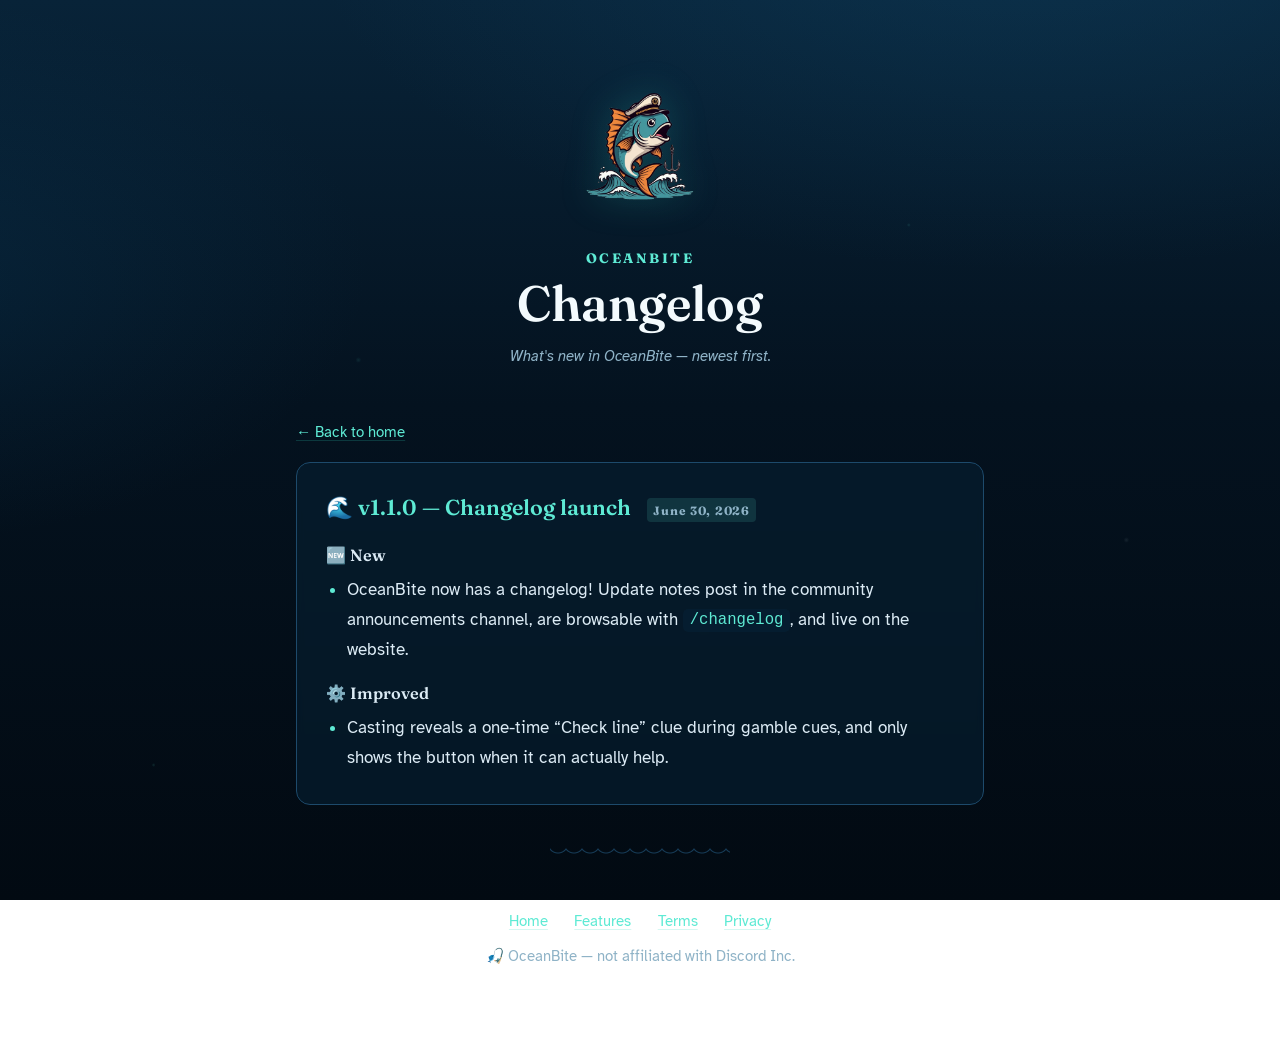
==== changelog.html @ 03faa293 "docs(site): add changelog page and link it from nav, homepage & sitemap Mirror the new user-visible " ====
<!DOCTYPE html>
<html lang="en">
<head>
  <meta charset="UTF-8">
  <meta name="viewport" content="width=device-width, initial-scale=1.0">
  <title>Changelog — OceanBite</title>
  <meta name="description" content="What's new in OceanBite, the free Discord fishing game — every update, feature, balance change, and fix.">
  <link rel="canonical" href="https://oceanbite.app/changelog.html">
  <link rel="icon" type="image/png" href="logo.png">
  <!-- Open Graph -->
  <meta property="og:type" content="website">
  <meta property="og:title" content="Changelog — OceanBite">
  <meta property="og:description" content="What's new in OceanBite — every update, feature, balance change, and fix.">
  <meta property="og:url" content="https://oceanbite.app/changelog.html">
  <meta property="og:image" content="https://oceanbite.app/logo.png">
  <meta property="og:site_name" content="OceanBite">
  <!-- Twitter Card -->
  <meta name="twitter:card" content="summary">
  <meta name="twitter:title" content="Changelog — OceanBite">
  <meta name="twitter:description" content="What's new in OceanBite — every update, feature, balance change, and fix.">
  <meta name="twitter:image" content="https://oceanbite.app/logo.png">
  <link rel="preconnect" href="https://fonts.googleapis.com">
  <link rel="preconnect" href="https://fonts.gstatic.com" crossorigin>
  <link href="https://fonts.googleapis.com/css2?family=Fraunces:opsz,wght@9..144,400;9..144,600;9..144,700&family=Atkinson+Hyperlegible:ital,wght@0,400;0,700;1,400&display=swap" rel="stylesheet">
  <link rel="stylesheet" href="site.css">
  <style>
    .cmd { font-family: ui-monospace, 'Cascadia Code', 'Fira Code', monospace; font-size: 0.92em; background: #0d335033; padding: 0.15em 0.45em; border-radius: 5px; color: var(--foam); }
    .tag { display: inline-block; font-size: 0.75rem; font-weight: 700; letter-spacing: 0.06em; padding: 0.15em 0.55em; border-radius: 4px; vertical-align: middle; margin-left: 0.4rem; }
    .tag-date { background: #5eead422; color: var(--ink-dim); }
    .kind-group { margin: 0.9rem 0 0; }
    .kind-group h3 { font-family: 'Fraunces', Georgia, serif; font-weight: 600; font-size: 1.02rem; color: var(--ink); margin: 0 0 0.2rem; }
    .kind-group ul { margin: 0.2rem 0 0; }
    .back-link { display: inline-block; margin-bottom: 1rem; font-size: 0.95rem; }
    main section:nth-of-type(6) { animation-delay: 0.30s; }
    main section:nth-of-type(7) { animation-delay: 0.36s; }
    main section:nth-of-type(8) { animation-delay: 0.42s; }
    main section:nth-of-type(9) { animation-delay: 0.48s; }
  </style>
</head>
<body>
  <div class="wrap">
    <header class="masthead">
      <img class="crest" src="logo.png" alt="OceanBite">
      <p class="brand">OceanBite</p>
      <h1>Changelog</h1>
      <p class="effective">What's new in OceanBite — newest first.</p>
    </header>

    <a class="back-link" href="index.html">&larr; Back to home</a>

    <main>
      <section>
        <h2>🌊 v1.1.0 — Changelog launch <span class="tag tag-date">June 30, 2026</span></h2>
        <div class="kind-group">
          <h3>🆕 New</h3>
          <ul>
            <li>OceanBite now has a changelog! Update notes post in the community announcements channel, are browsable with <span class="cmd">/changelog</span>, and live on the website.</li>
          </ul>
        </div>
        <div class="kind-group">
          <h3>⚙️ Improved</h3>
          <ul>
            <li>Casting reveals a one-time “Check line” clue during gamble cues, and only shows the button when it can actually help.</li>
          </ul>
        </div>
      </section>
    </main>

    <hr class="wave-rule">
    <footer>
      <nav>
        <a href="index.html">Home</a>
        <a href="features.html">Features</a>
        <a href="terms.html">Terms</a>
        <a href="privacy.html">Privacy</a>
      </nav>
      🎣 OceanBite — not affiliated with Discord Inc.
    </footer>
  </div>
</body>
</html>
---- site.css ----
/* OceanBite legal pages — "abyssal ledger" theme */
:root {
  --abyss: #04121f;
  --deep: #082338;
  --mid: #0d3350;
  --ink: #dcebf5;
  --ink-dim: #8fb3c7;
  --foam: #5eead4;
  --foam-dim: #2dd4bf33;
  --gold: #f4c45c;
  --card: #07203399;
  --line: #1d4a6b;
}

* { box-sizing: border-box; }

html { scroll-behavior: smooth; }

body {
  margin: 0;
  font-family: 'Atkinson Hyperlegible', Georgia, serif;
  font-size: 1.0625rem;
  line-height: 1.75;
  color: var(--ink);
  background:
    radial-gradient(1200px 600px at 80% -10%, #11486b66, transparent 60%),
    radial-gradient(900px 500px at -10% 30%, #0a3a5a55, transparent 55%),
    linear-gradient(180deg, var(--deep) 0%, var(--abyss) 45%, #020a12 100%);
  background-attachment: fixed;
  min-height: 100vh;
}

/* faint drifting bubbles */
body::before {
  content: '';
  position: fixed;
  inset: 0;
  pointer-events: none;
  background-image:
    radial-gradient(2px 2px at 12% 85%, #5eead422, transparent),
    radial-gradient(3px 3px at 28% 40%, #5eead41a, transparent),
    radial-gradient(2px 2px at 55% 70%, #dcebf51e, transparent),
    radial-gradient(2px 2px at 71% 25%, #5eead41f, transparent),
    radial-gradient(3px 3px at 88% 60%, #dcebf516, transparent);
  background-size: 100% 100%;
  animation: drift 26s linear infinite alternate;
}

@keyframes drift {
  from { transform: translateY(12px); }
  to { transform: translateY(-12px); }
}

.wrap {
  max-width: 46rem;
  margin: 0 auto;
  padding: 3.5rem 1.5rem 5rem;
  position: relative;
}

header.masthead {
  text-align: center;
  margin-bottom: 3rem;
  animation: surface 0.9s ease-out both;
}

@keyframes surface {
  from { opacity: 0; transform: translateY(18px); }
  to { opacity: 1; transform: none; }
}

.crest {
  display: block;
  width: 120px;
  height: auto;
  margin: 0 auto;
  filter: drop-shadow(0 0 18px var(--foam-dim));
}

.brand {
  font-family: 'Fraunces', Georgia, serif;
  font-weight: 700;
  letter-spacing: 0.18em;
  text-transform: uppercase;
  font-size: 0.85rem;
  color: var(--foam);
  margin: 0.75rem 0 0.25rem;
}

h1 {
  font-family: 'Fraunces', Georgia, serif;
  font-size: clamp(2.1rem, 6vw, 3.1rem);
  font-weight: 600;
  line-height: 1.15;
  margin: 0.2rem 0 0.6rem;
  color: #f3fafd;
}

.effective {
  color: var(--ink-dim);
  font-size: 0.95rem;
  font-style: italic;
}

.wave-rule {
  border: none;
  height: 14px;
  margin: 2.6rem auto;
  width: 180px;
  background: radial-gradient(circle at 8px -4px, transparent 9px, var(--line) 10px, transparent 11px);
  background-size: 16px 14px;
  background-repeat: repeat-x;
  opacity: 0.8;
}

main section {
  background: var(--card);
  border: 1px solid var(--line);
  border-radius: 14px;
  padding: 1.6rem 1.8rem;
  margin-bottom: 1.4rem;
  backdrop-filter: blur(4px);
  animation: surface 0.9s ease-out both;
}

main section:nth-of-type(2) { animation-delay: 0.06s; }
main section:nth-of-type(3) { animation-delay: 0.12s; }
main section:nth-of-type(4) { animation-delay: 0.18s; }
main section:nth-of-type(5) { animation-delay: 0.24s; }

h2 {
  font-family: 'Fraunces', Georgia, serif;
  font-weight: 600;
  font-size: 1.35rem;
  margin: 0 0 0.6rem;
  color: var(--foam);
  display: flex;
  align-items: baseline;
  gap: 0.6rem;
}

h2 .num {
  font-size: 0.8rem;
  letter-spacing: 0.12em;
  color: var(--gold);
  font-family: 'Atkinson Hyperlegible', sans-serif;
}

p { margin: 0.7rem 0; }

ul { padding-left: 1.3rem; margin: 0.7rem 0; }
li { margin: 0.35rem 0; }
li::marker { color: var(--foam); }

a { color: var(--foam); text-decoration-color: var(--foam-dim); text-underline-offset: 3px; }
a:hover { color: #aef5e8; }

strong { color: #f3fafd; }

.note {
  border-left: 3px solid var(--gold);
  padding: 0.15rem 0 0.15rem 1rem;
  color: var(--ink-dim);
  font-size: 0.97rem;
}

footer {
  margin-top: 3rem;
  text-align: center;
  color: var(--ink-dim);
  font-size: 0.92rem;
}

footer nav { margin-bottom: 0.6rem; }
footer nav a { margin: 0 0.7rem; }

/* landing page cards */
.doc-links {
  display: grid;
  grid-template-columns: 1fr 1fr;
  gap: 1.2rem;
  margin-top: 2.2rem;
}

@media (max-width: 540px) { .doc-links { grid-template-columns: 1fr; } }

.doc-links a {
  display: block;
  background: var(--card);
  border: 1px solid var(--line);
  border-radius: 14px;
  padding: 1.5rem;
  text-decoration: none;
  color: var(--ink);
  transition: transform 0.18s ease, border-color 0.18s ease, box-shadow 0.18s ease;
}

.doc-links a:hover {
  transform: translateY(-3px);
  border-color: var(--foam);
  box-shadow: 0 12px 32px -16px var(--foam-dim);
}

.doc-links .doc-title {
  font-family: 'Fraunces', Georgia, serif;
  font-size: 1.25rem;
  color: var(--foam);
  display: block;
  margin-bottom: 0.35rem;
}
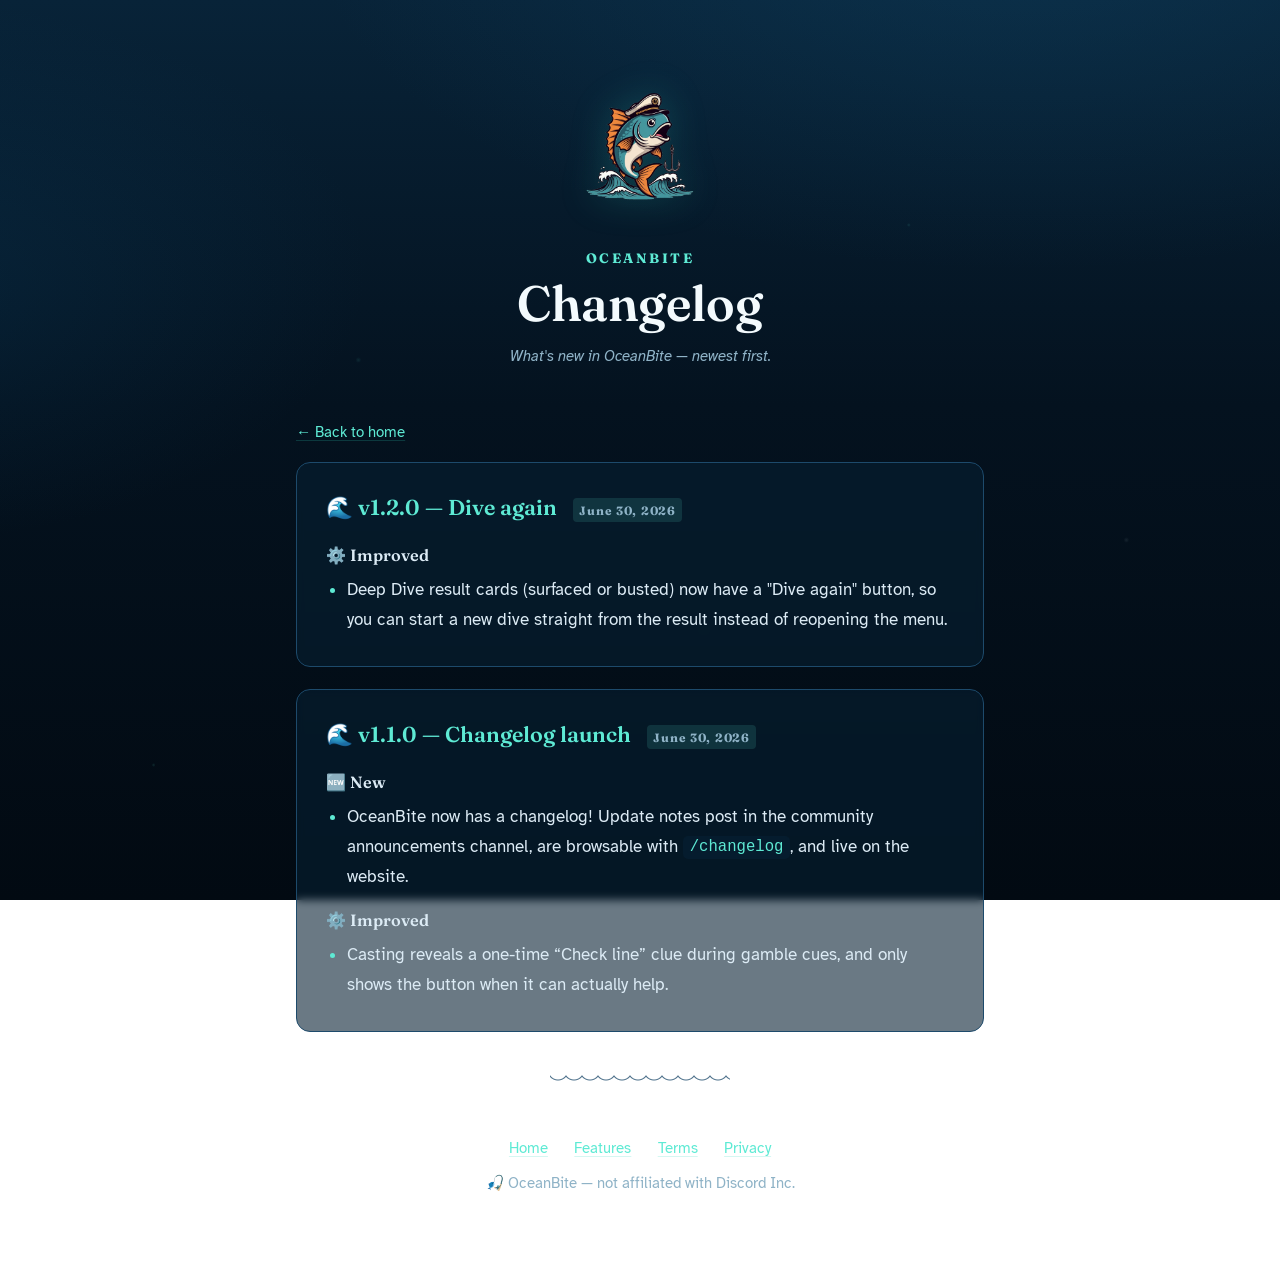
==== commit 84556c29: "docs(site): publish 1.2.0 changelog entry — Dive again button" ====
--- a/changelog.html
+++ b/changelog.html
@@ -50,6 +50,16 @@
 
     <main>
       <section>
+        <h2>🌊 v1.2.0 — Dive again <span class="tag tag-date">June 30, 2026</span></h2>
+        <div class="kind-group">
+          <h3>⚙️ Improved</h3>
+          <ul>
+            <li>Deep Dive result cards (surfaced or busted) now have a "Dive again" button, so you can start a new dive straight from the result instead of reopening the menu.</li>
+          </ul>
+        </div>
+      </section>
+
+      <section>
         <h2>🌊 v1.1.0 — Changelog launch <span class="tag tag-date">June 30, 2026</span></h2>
         <div class="kind-group">
           <h3>🆕 New</h3>
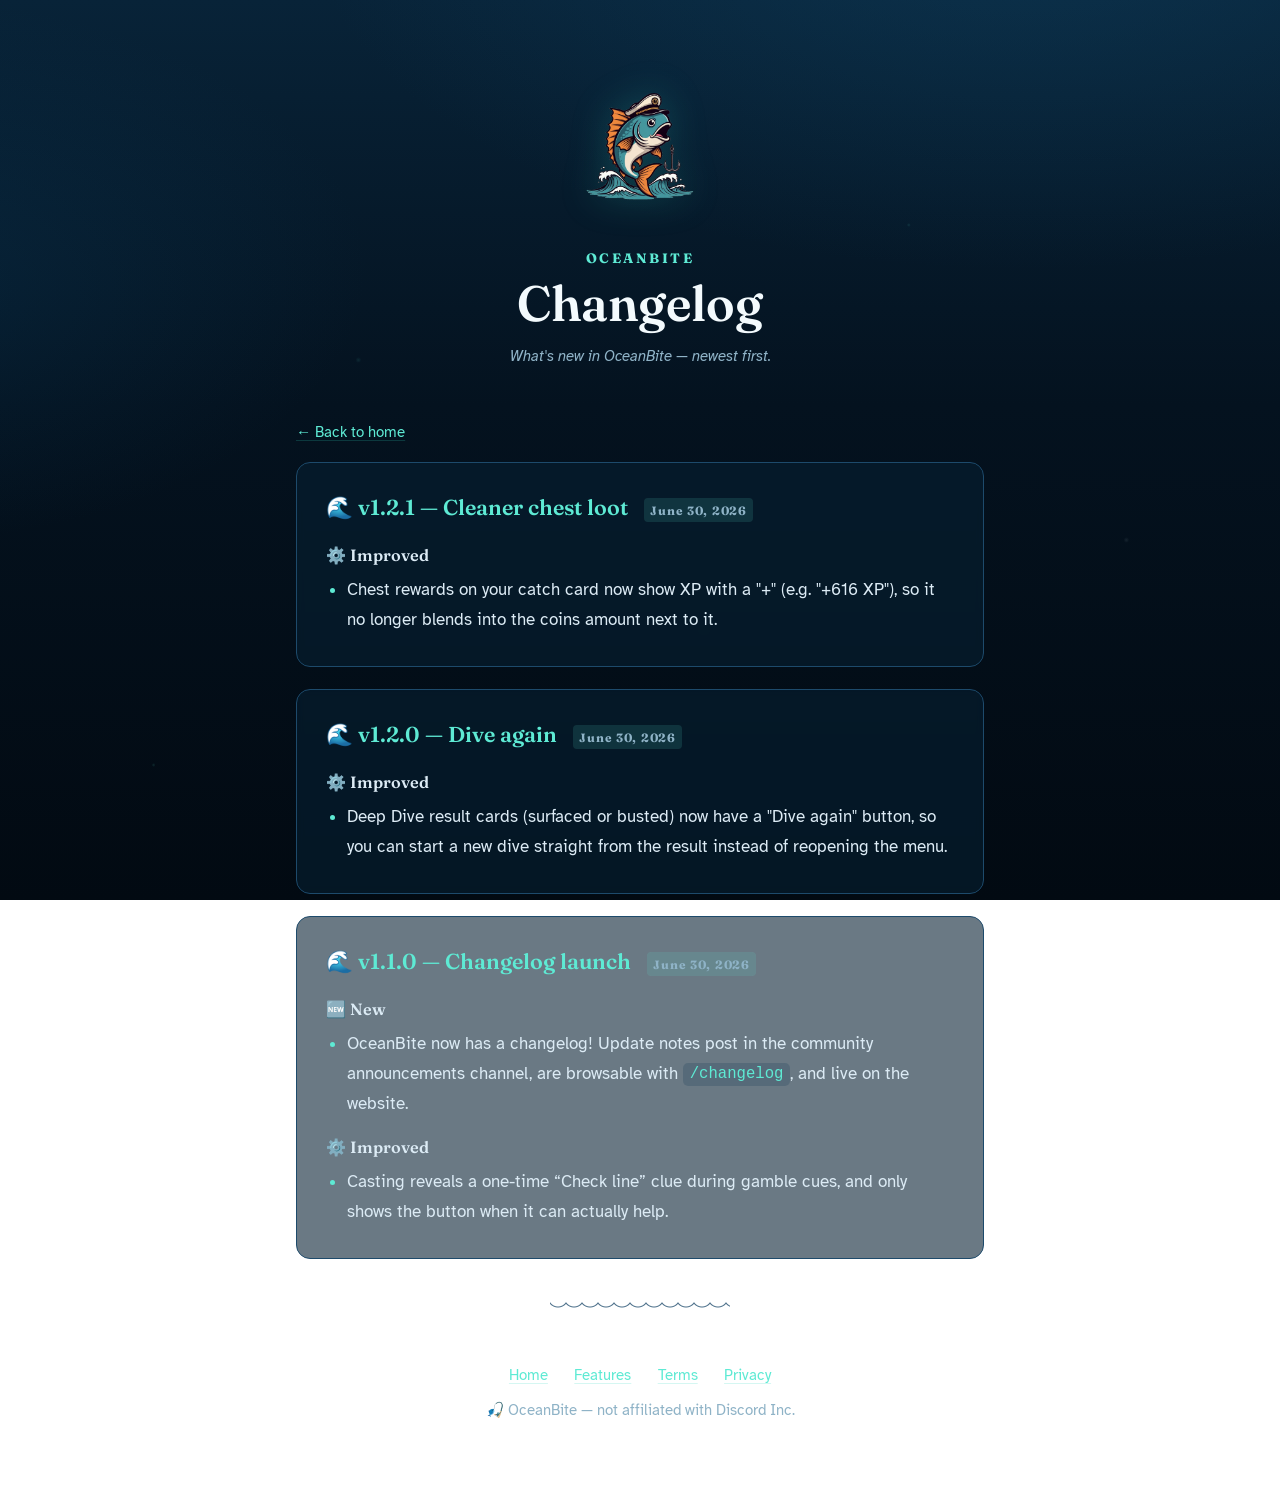
==== commit 4cef1cee: "docs(site): publish 1.2.1 changelog entry — Cleaner chest loot Co-Authored-By: Claude Opus 4.8 <nore" ====
--- a/changelog.html
+++ b/changelog.html
@@ -50,6 +50,16 @@
 
     <main>
       <section>
+        <h2>🌊 v1.2.1 — Cleaner chest loot <span class="tag tag-date">June 30, 2026</span></h2>
+        <div class="kind-group">
+          <h3>⚙️ Improved</h3>
+          <ul>
+            <li>Chest rewards on your catch card now show XP with a "+" (e.g. "+616 XP"), so it no longer blends into the coins amount next to it.</li>
+          </ul>
+        </div>
+      </section>
+
+      <section>
         <h2>🌊 v1.2.0 — Dive again <span class="tag tag-date">June 30, 2026</span></h2>
         <div class="kind-group">
           <h3>⚙️ Improved</h3>
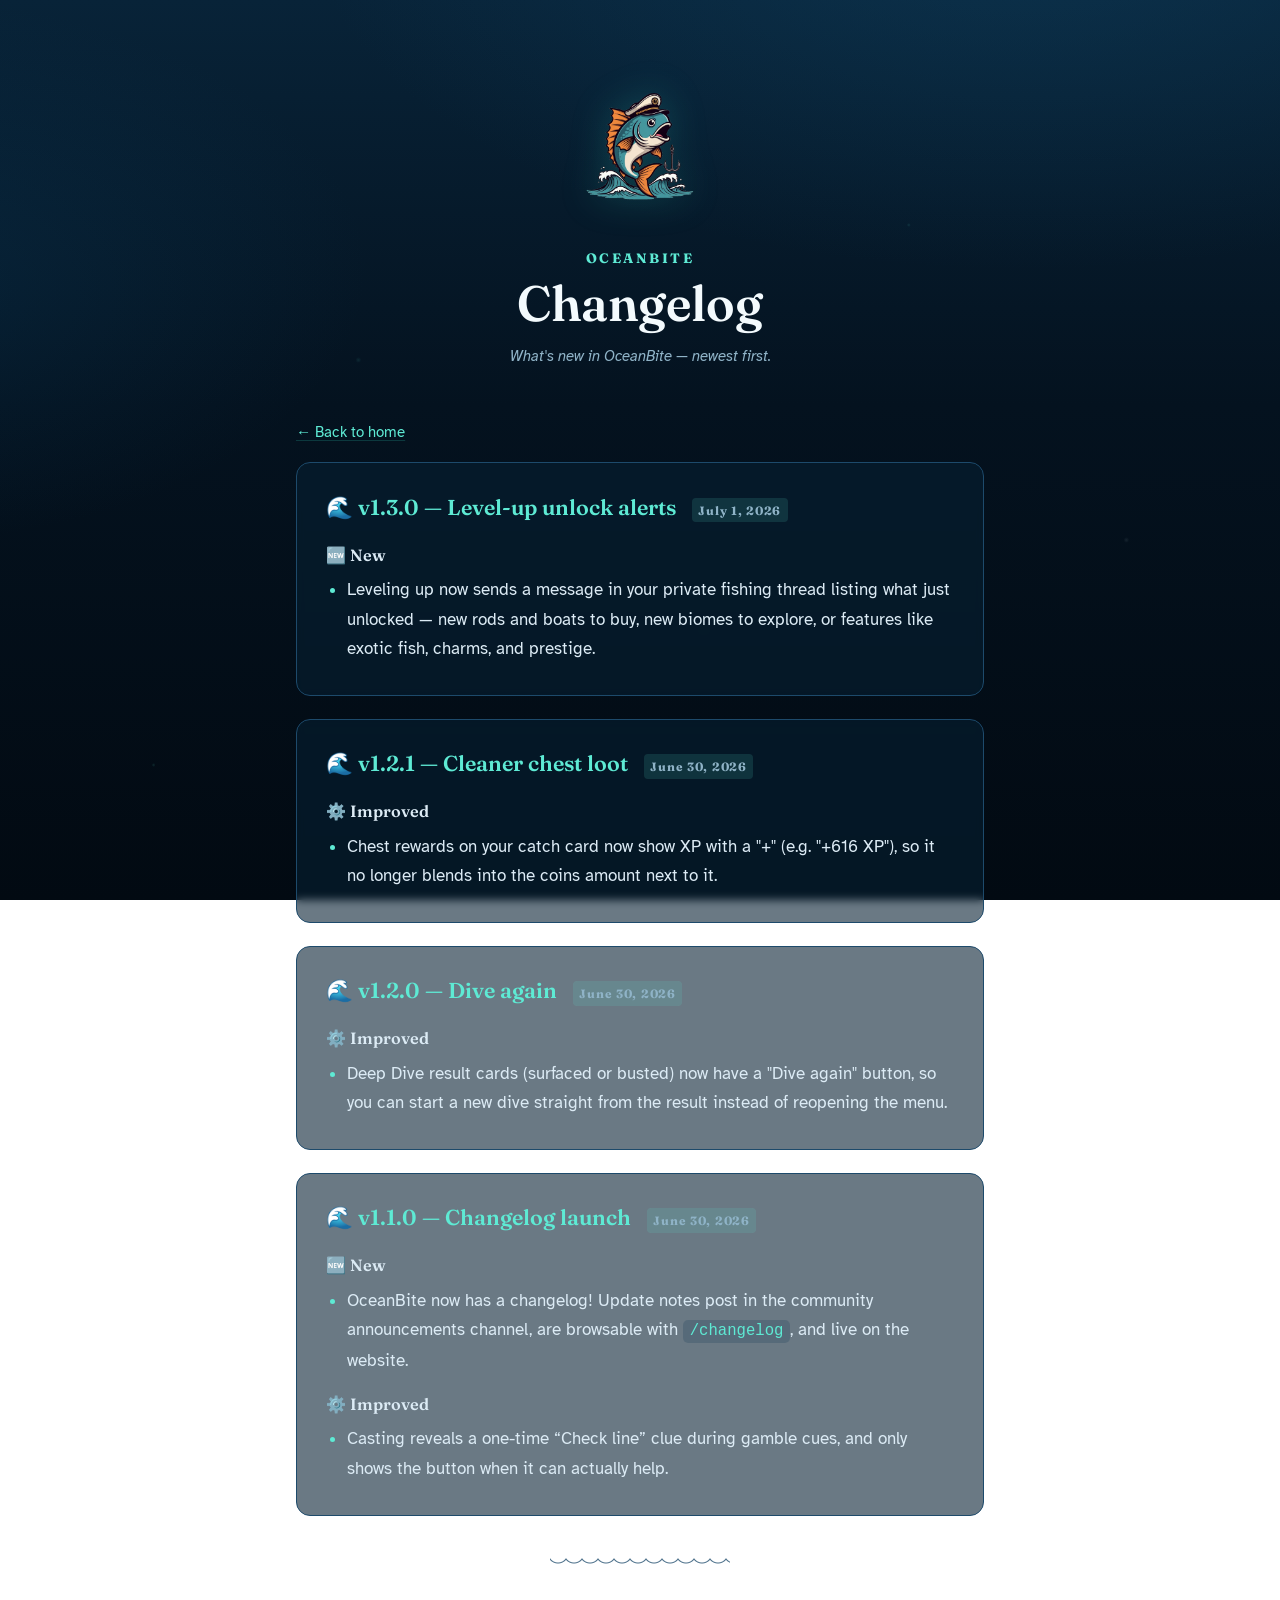
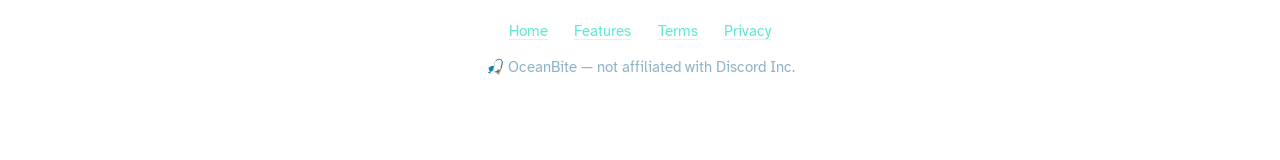
==== commit dc947e02: "docs(site): publish v1.3.0 changelog entry — Level-up unlock alerts Co-Authored-By: Claude Sonnet 5 " ====
--- a/changelog.html
+++ b/changelog.html
@@ -50,6 +50,16 @@
 
     <main>
       <section>
+        <h2>🌊 v1.3.0 — Level-up unlock alerts <span class="tag tag-date">July 1, 2026</span></h2>
+        <div class="kind-group">
+          <h3>🆕 New</h3>
+          <ul>
+            <li>Leveling up now sends a message in your private fishing thread listing what just unlocked — new rods and boats to buy, new biomes to explore, or features like exotic fish, charms, and prestige.</li>
+          </ul>
+        </div>
+      </section>
+
+      <section>
         <h2>🌊 v1.2.1 — Cleaner chest loot <span class="tag tag-date">June 30, 2026</span></h2>
         <div class="kind-group">
           <h3>⚙️ Improved</h3>
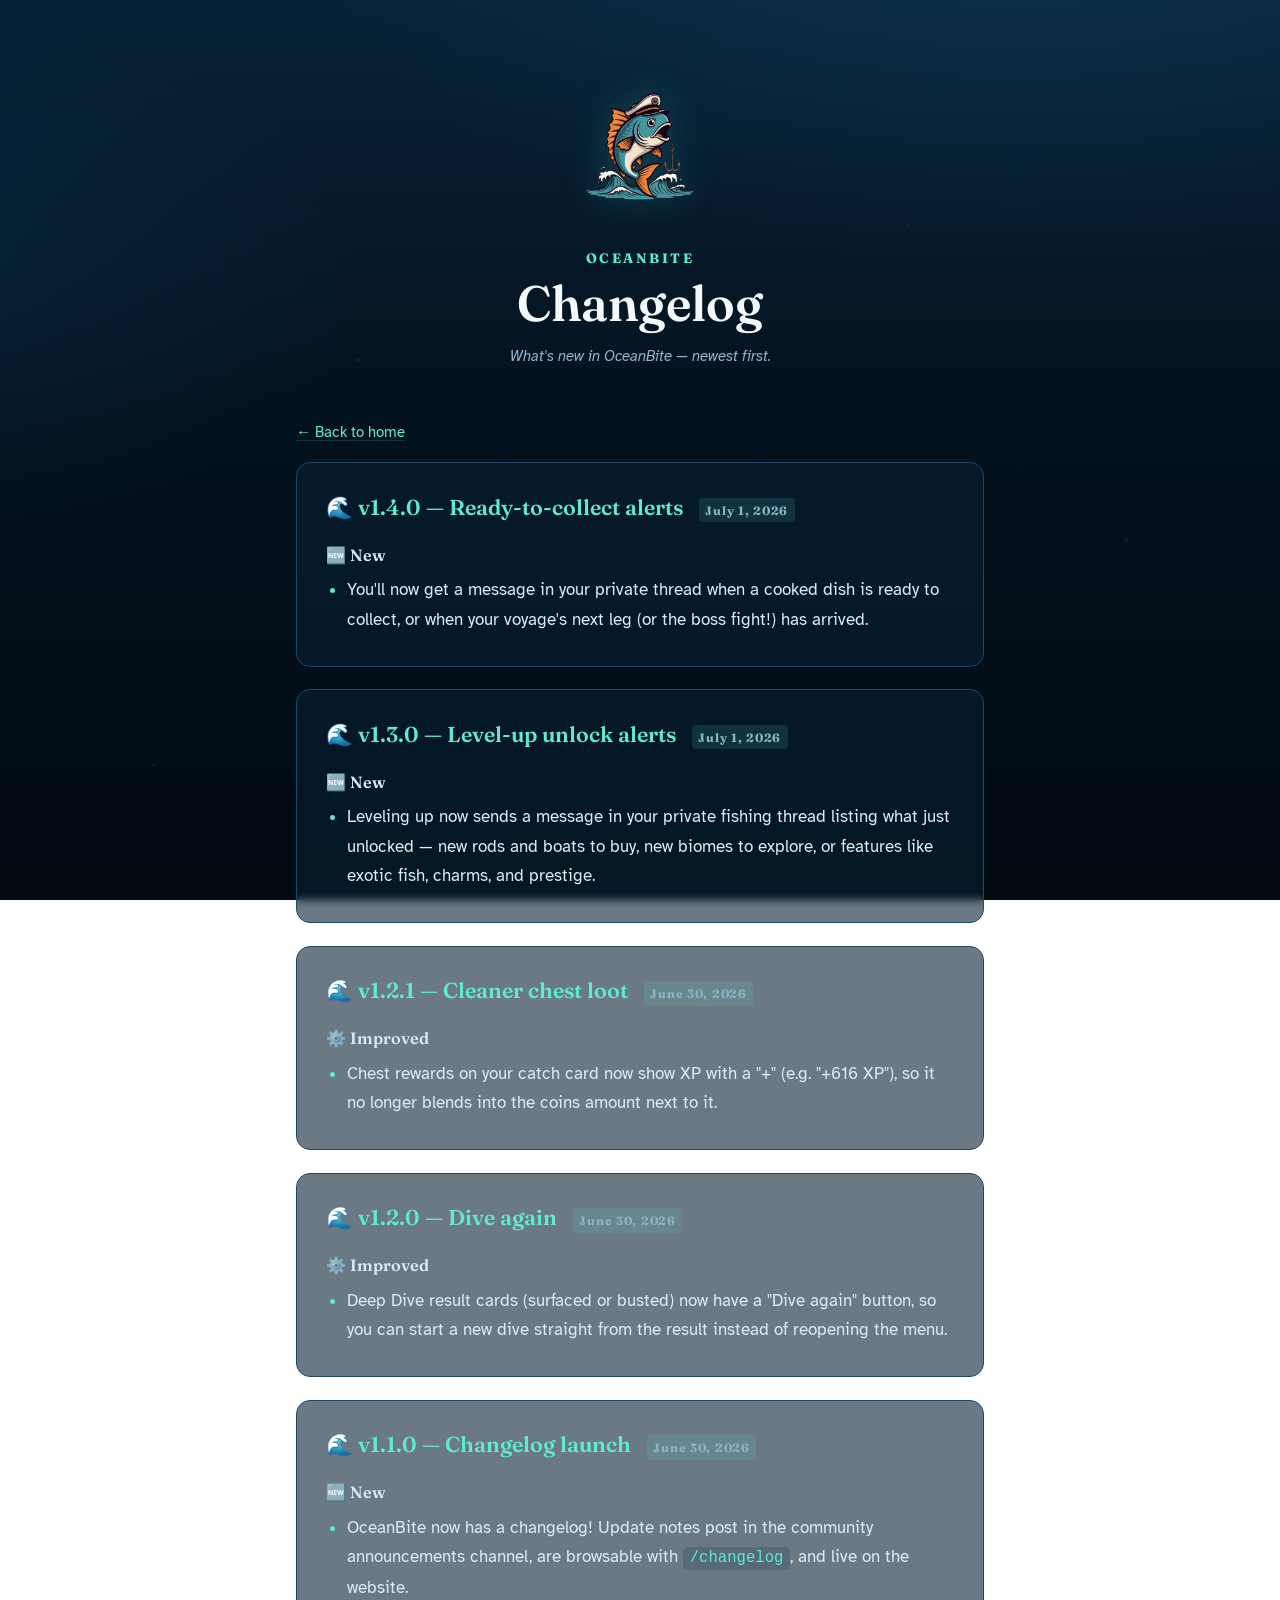
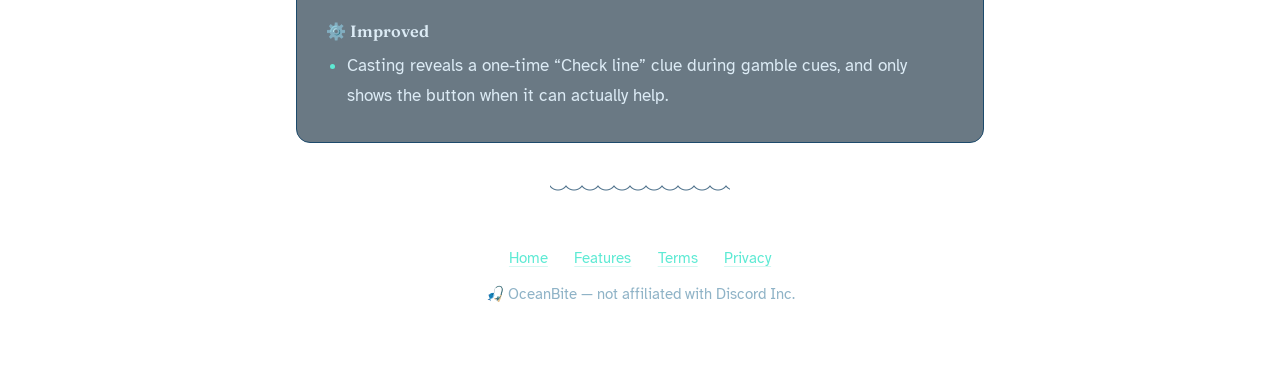
==== commit 9c8a82af: "docs(site): publish v1.4.0 changelog entry — Ready-to-collect alerts Co-Authored-By: Claude Sonnet 5" ====
--- a/changelog.html
+++ b/changelog.html
@@ -49,6 +49,16 @@
     <a class="back-link" href="index.html">&larr; Back to home</a>
 
     <main>
+      <section>
+        <h2>🌊 v1.4.0 — Ready-to-collect alerts <span class="tag tag-date">July 1, 2026</span></h2>
+        <div class="kind-group">
+          <h3>🆕 New</h3>
+          <ul>
+            <li>You'll now get a message in your private thread when a cooked dish is ready to collect, or when your voyage's next leg (or the boss fight!) has arrived.</li>
+          </ul>
+        </div>
+      </section>
+
       <section>
         <h2>🌊 v1.3.0 — Level-up unlock alerts <span class="tag tag-date">July 1, 2026</span></h2>
         <div class="kind-group">
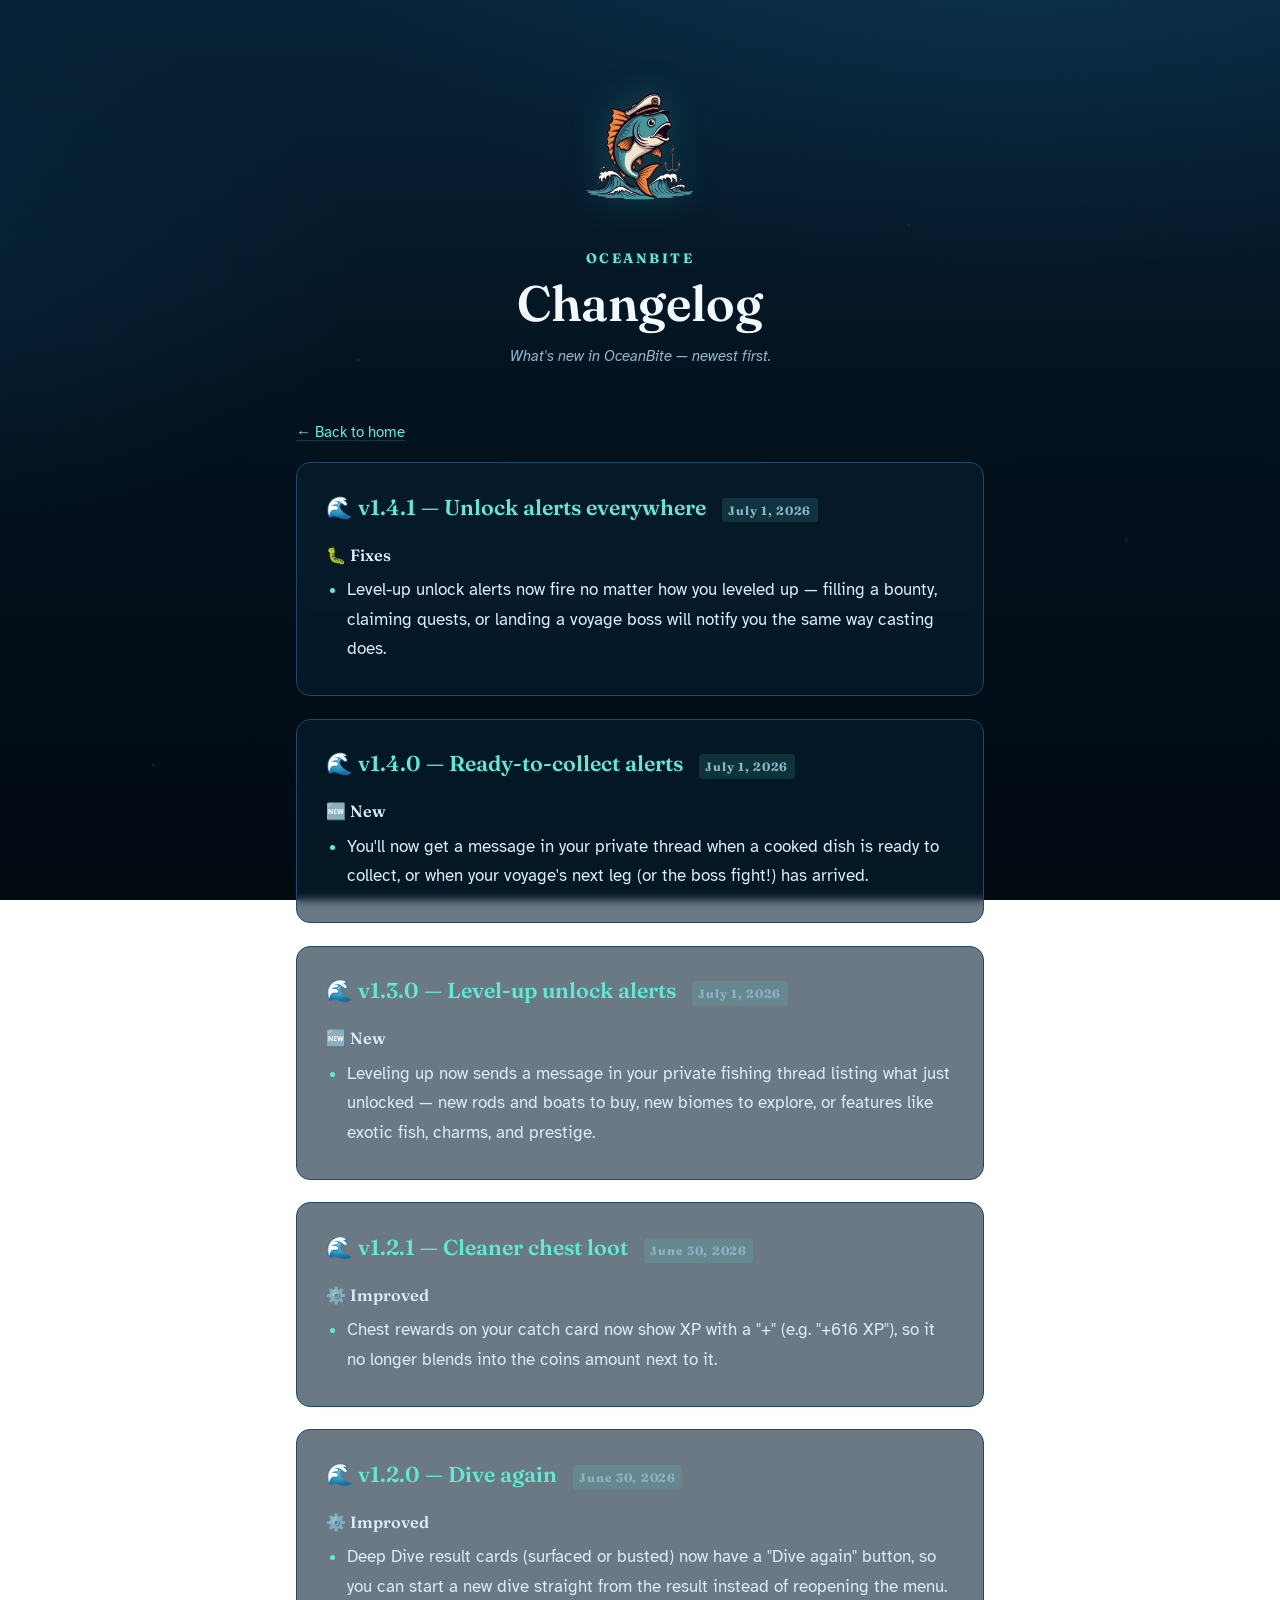
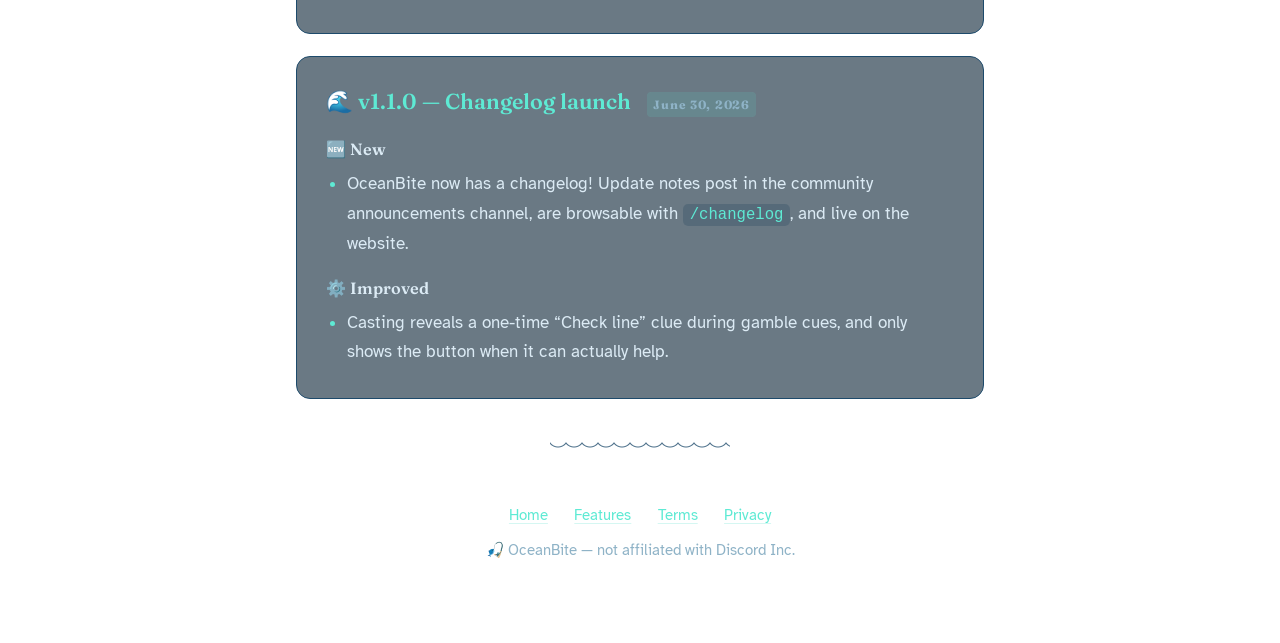
==== commit efd5375e: "docs(site): publish 1.4.1 changelog entry — Unlock alerts everywhere Co-Authored-By: Claude Sonnet 5" ====
--- a/changelog.html
+++ b/changelog.html
@@ -49,6 +49,16 @@
     <a class="back-link" href="index.html">&larr; Back to home</a>
 
     <main>
+      <section>
+        <h2>🌊 v1.4.1 — Unlock alerts everywhere <span class="tag tag-date">July 1, 2026</span></h2>
+        <div class="kind-group">
+          <h3>🐛 Fixes</h3>
+          <ul>
+            <li>Level-up unlock alerts now fire no matter how you leveled up — filling a bounty, claiming quests, or landing a voyage boss will notify you the same way casting does.</li>
+          </ul>
+        </div>
+      </section>
+
       <section>
         <h2>🌊 v1.4.0 — Ready-to-collect alerts <span class="tag tag-date">July 1, 2026</span></h2>
         <div class="kind-group">
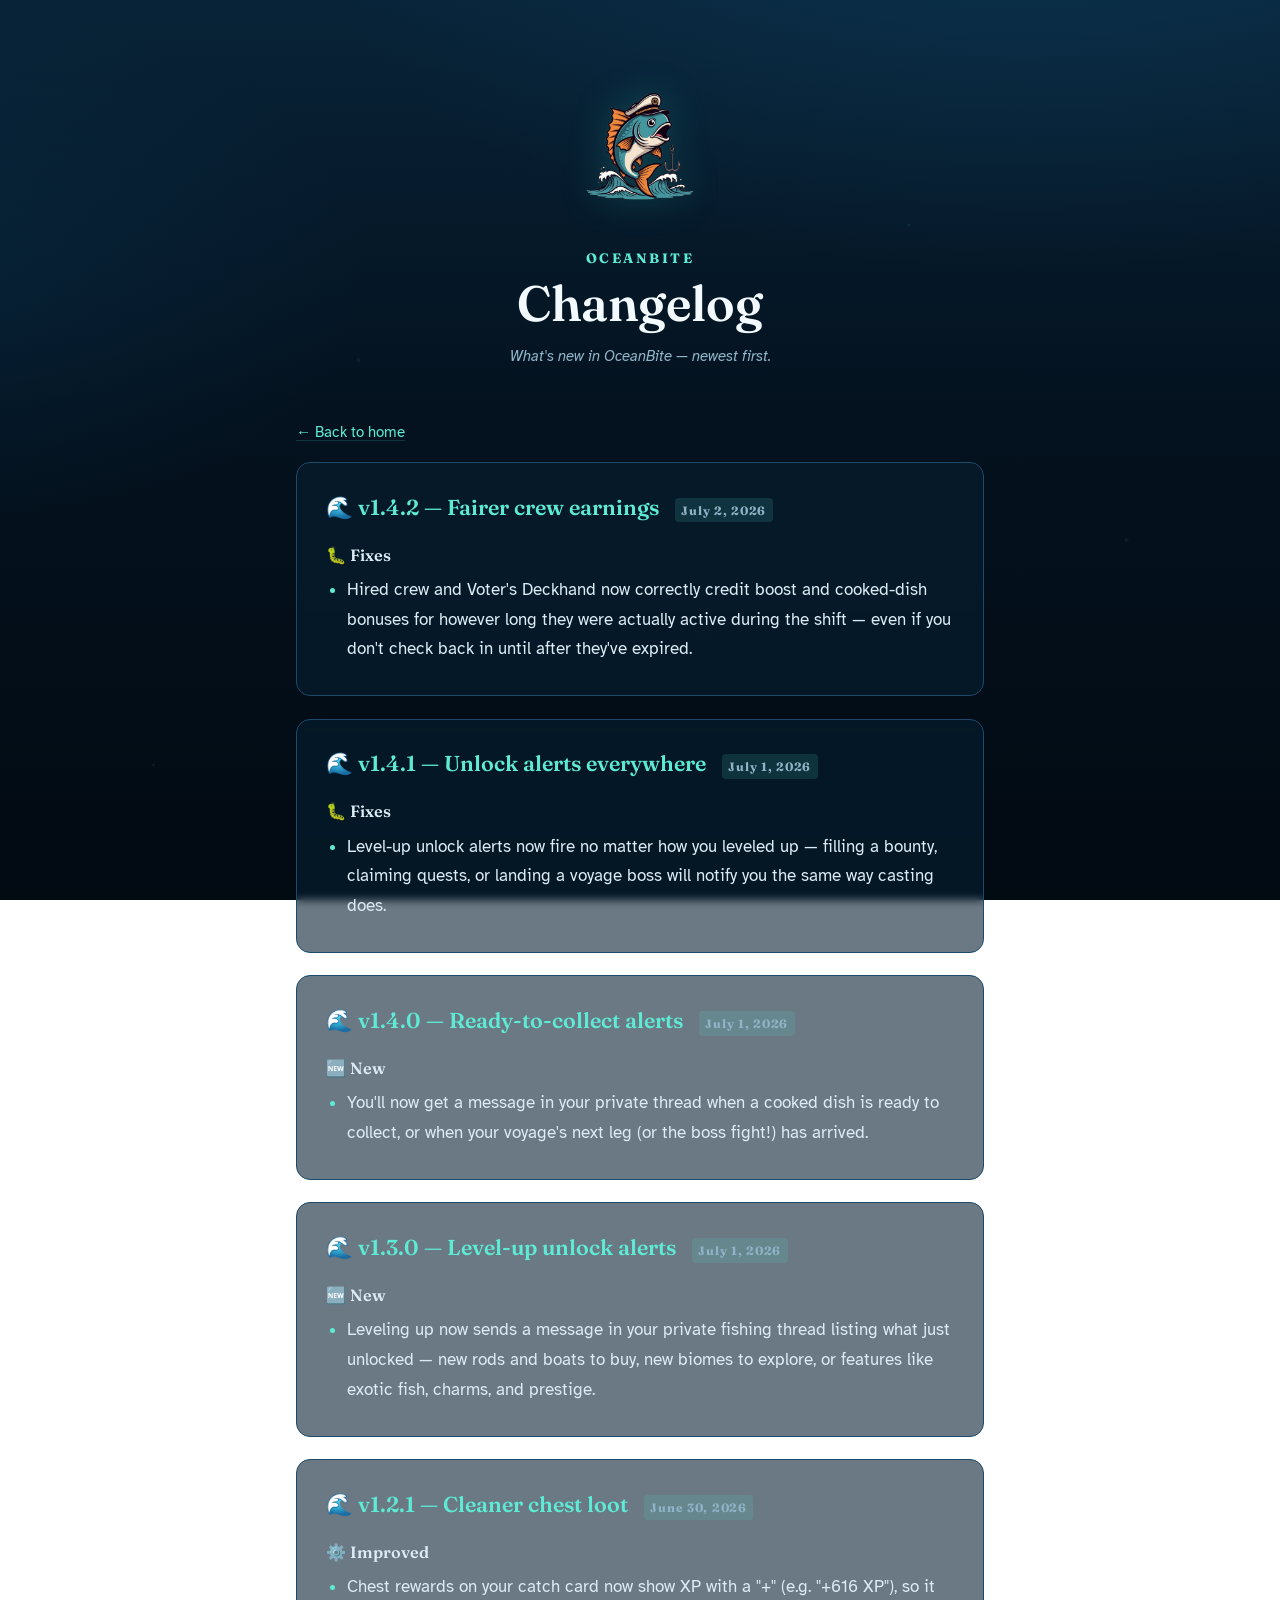
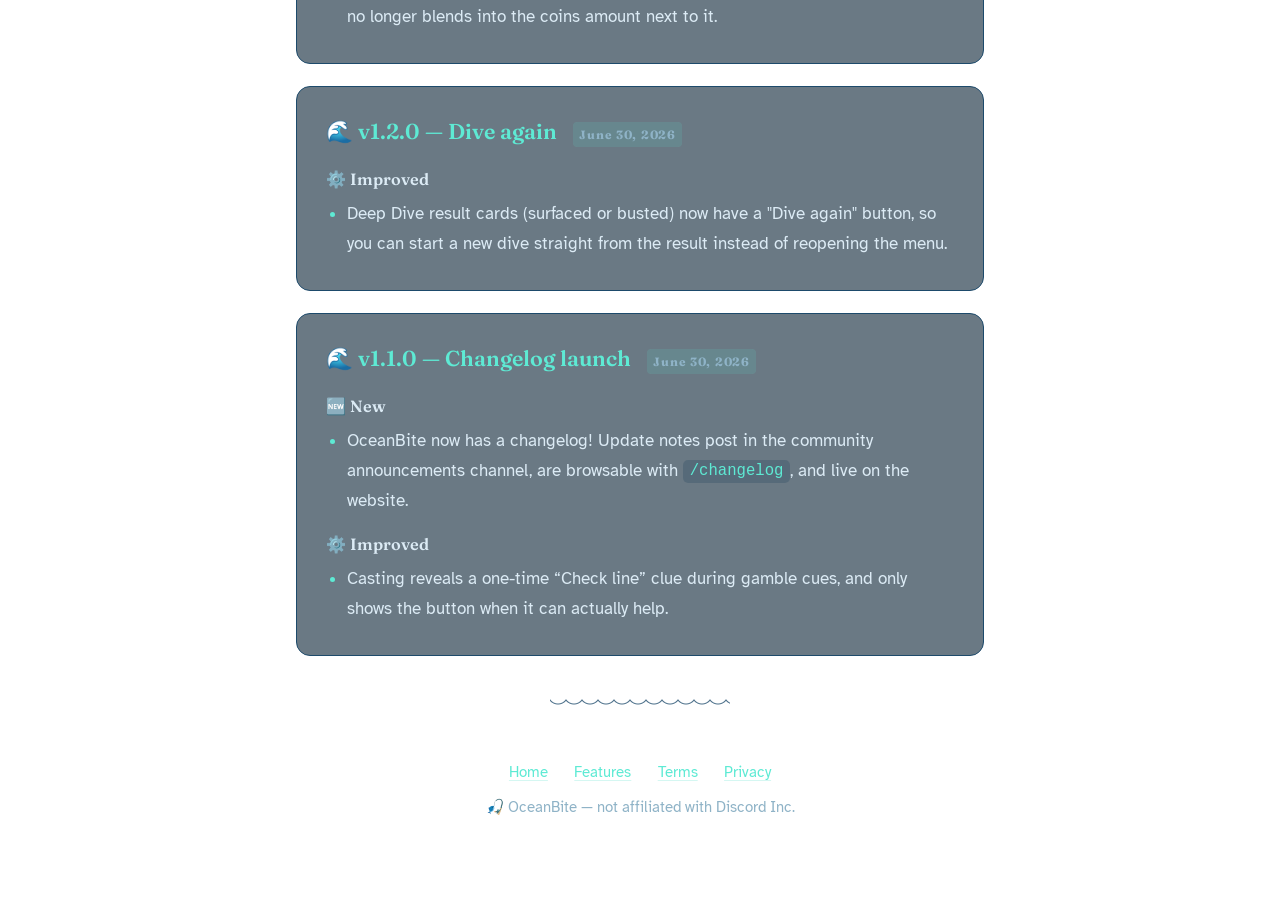
==== commit 7259d498: "docs(site): publish v1.4.2 changelog entry — Fairer crew earnings Co-Authored-By: Claude Sonnet 5 <n" ====
--- a/changelog.html
+++ b/changelog.html
@@ -49,6 +49,16 @@
     <a class="back-link" href="index.html">&larr; Back to home</a>
 
     <main>
+      <section>
+        <h2>🌊 v1.4.2 — Fairer crew earnings <span class="tag tag-date">July 2, 2026</span></h2>
+        <div class="kind-group">
+          <h3>🐛 Fixes</h3>
+          <ul>
+            <li>Hired crew and Voter's Deckhand now correctly credit boost and cooked-dish bonuses for however long they were actually active during the shift — even if you don't check back in until after they've expired.</li>
+          </ul>
+        </div>
+      </section>
+
       <section>
         <h2>🌊 v1.4.1 — Unlock alerts everywhere <span class="tag tag-date">July 1, 2026</span></h2>
         <div class="kind-group">
